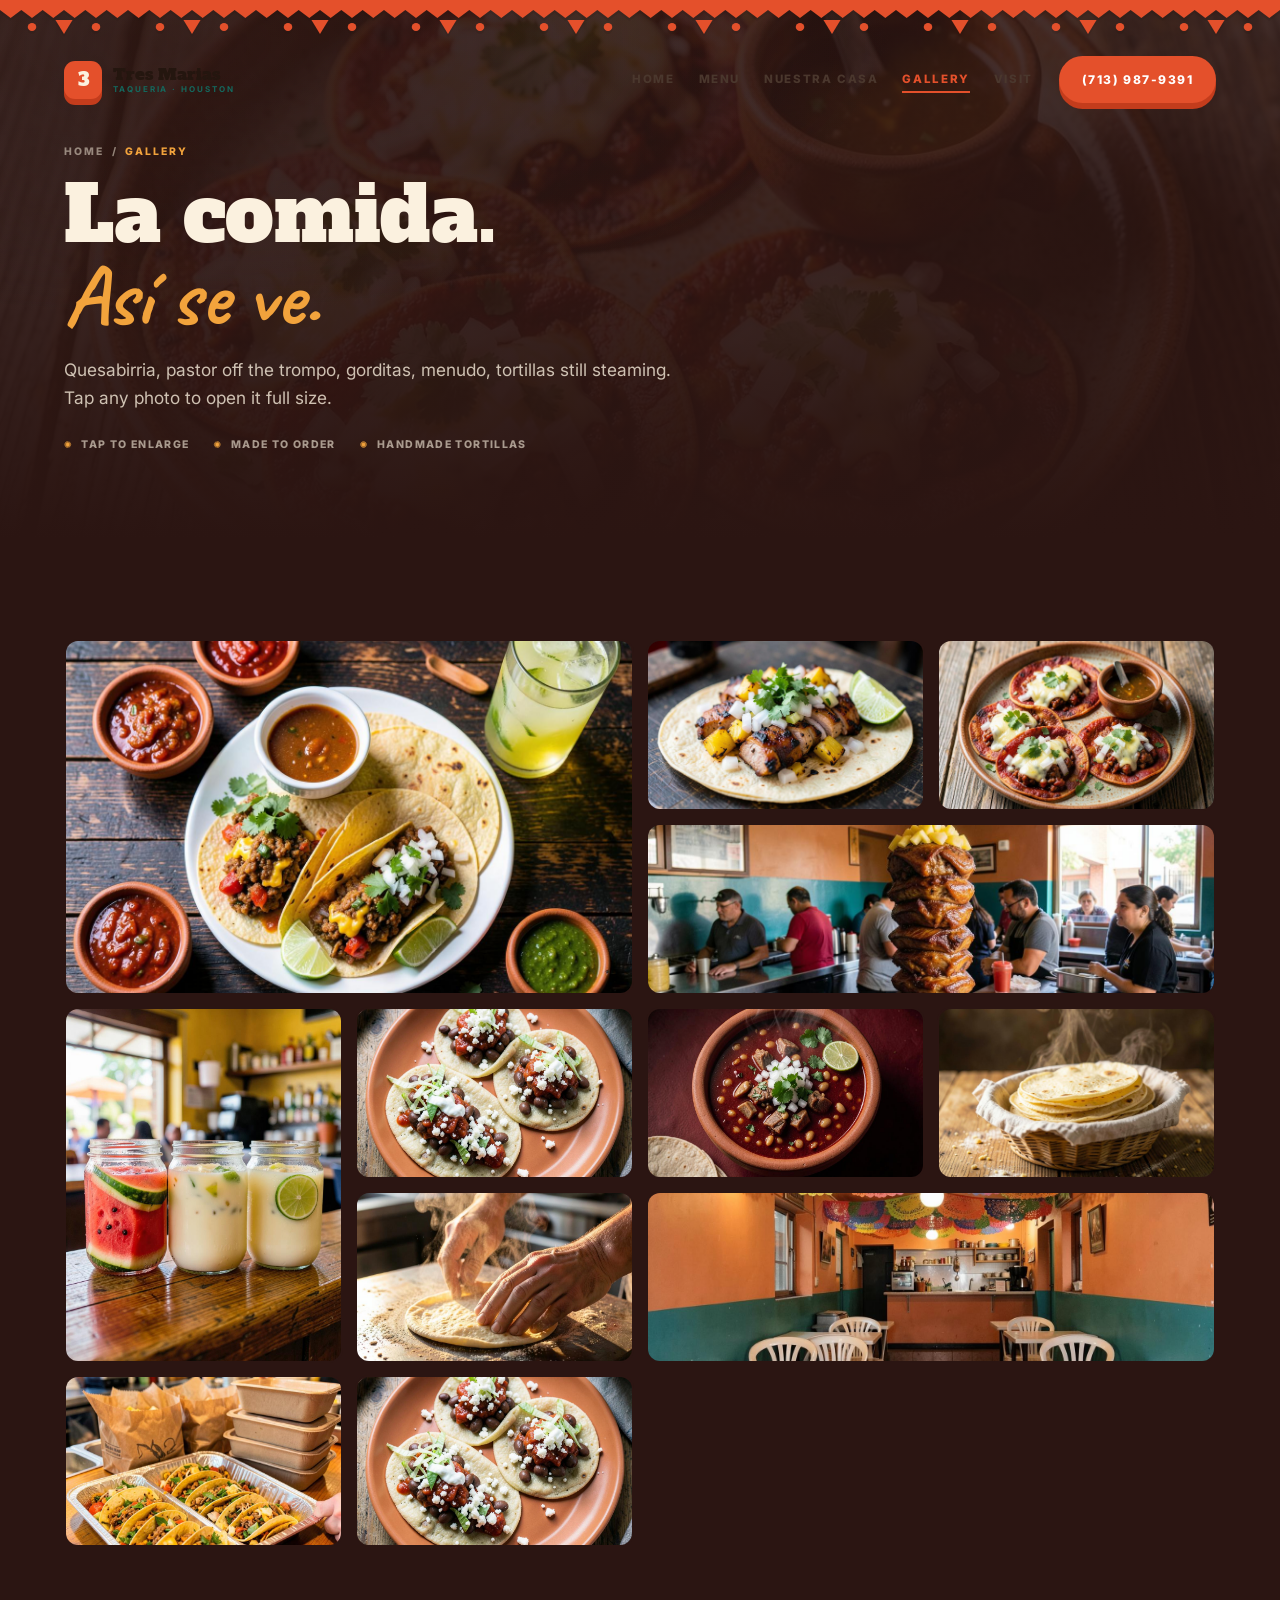
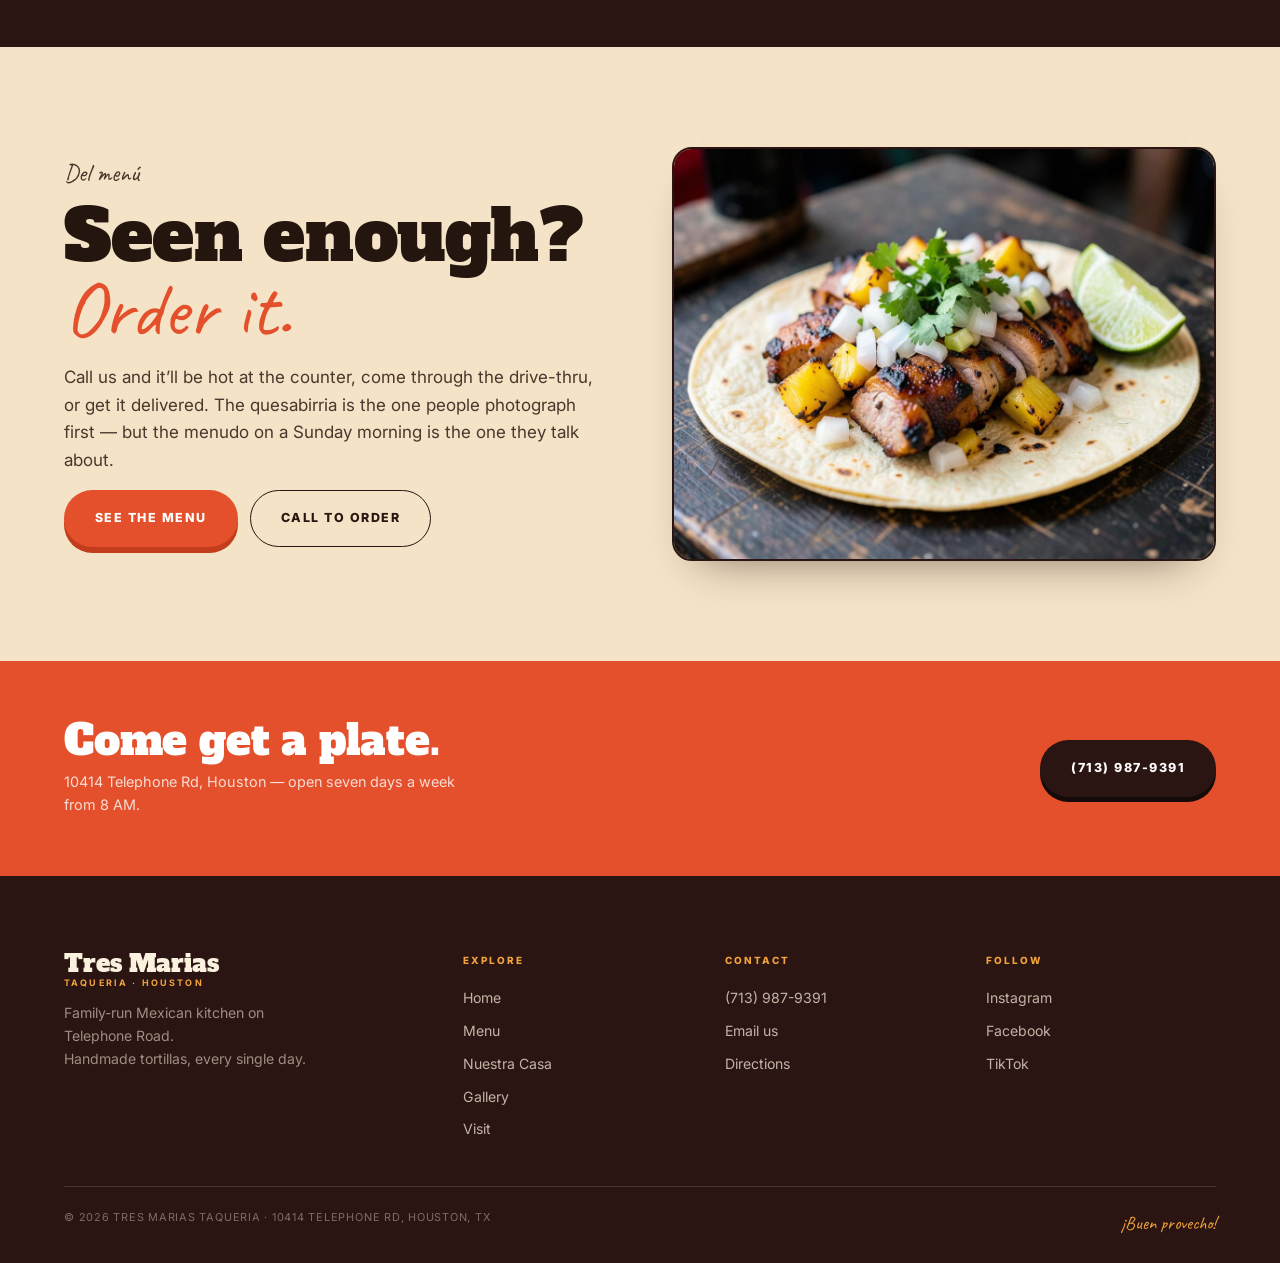
==== gallery.html @ 8641c3bc "Multi-page build with full photo set" ====
<!DOCTYPE html>
<html lang="en">
<head>
<meta charset="utf-8">
<meta name="viewport" content="width=device-width, initial-scale=1">
<title>Gallery — Tres Marias Taqueria, Houston TX</title>
<meta name="description" content="Tacos al pastor, quesabirria, gorditas, menudo, handmade tortillas and aguas frescas. A look at the food at Tres Marias Taqueria in Houston.">
<meta name="theme-color" content="#2b1512">
<link rel="preconnect" href="https://fonts.googleapis.com">
<link rel="preconnect" href="https://fonts.gstatic.com" crossorigin>
<link href="https://fonts.googleapis.com/css2?family=Alfa+Slab+One&family=Caveat:wght@600;700&family=Inter:wght@400;500;600;700;800&display=swap" rel="stylesheet">
<link rel="stylesheet" href="styles.css">
<link rel="stylesheet" href="pages.css">
<link rel="icon" href="data:image/svg+xml,<svg xmlns='http://www.w3.org/2000/svg' viewBox='0 0 100 100'><rect width='100' height='100' rx='18' fill='%23e4502b'/><text y='72' x='50' text-anchor='middle' font-family='Georgia,serif' font-weight='bold' font-size='58' fill='%23fbf1df'>3</text></svg>">
</head>
<body>

<div class="papel" aria-hidden="true">
  <svg viewBox="0 0 1200 42" preserveAspectRatio="none">
    <defs><pattern id="pp" x="0" y="0" width="120" height="42" patternUnits="userSpaceOnUse">
      <path d="M0 0h120v10l-10 8-10-8-10 8-10-8-10 8-10-8-10 8-10-8-10 8-10-8-10 8-10-8-10 8z" fill="currentColor"/>
      <circle cx="30" cy="27" r="4" fill="currentColor"/><circle cx="90" cy="27" r="4" fill="currentColor"/>
      <path d="M52 20h16l-8 14z" fill="currentColor"/>
    </pattern></defs>
    <rect width="1200" height="42" fill="url(#pp)"/>
  </svg>
</div>

<header class="nav" id="nav">
  <a class="brand" href="index.html"><span class="brand__num">3</span><span class="brand__txt">Tres Marias<em>Taqueria · Houston</em></span></a>
  <nav class="nav__links" aria-label="Primary">
    <a href="index.html">Home</a>
    <a href="menu.html">Menu</a>
    <a href="story.html">Nuestra Casa</a>
    <a href="gallery.html" class="is-active">Gallery</a>
    <a href="visit.html">Visit</a>
  </nav>
  <a class="btn btn--chili" href="tel:+17139879391">(713) 987-9391</a>
  <button class="burger" id="burger" aria-label="Menu" aria-expanded="false"><span></span><span></span></button>
</header>
<div class="sheet" id="sheet">
  <a href="index.html">Home</a>
  <a href="menu.html">Menu</a>
  <a href="story.html">Nuestra Casa</a>
  <a href="gallery.html" class="is-active">Gallery</a>
  <a href="visit.html">Visit</a>
  <a class="sheet__cta" href="tel:+17139879391">Call to order →</a>
</div>

<main>
  <section class="pagehero">
    <div class="pagehero__bg"><img src="images/birria.jpg" alt=""></div>
    <div class="pagehero__inner">
      <p class="crumb"><a href="index.html">Home</a> / <span>Gallery</span></p>
      <h1>La comida.<br><em>Así se ve.</em></h1>
      <p class="pagehero__lede">Quesabirria, pastor off the trompo, gorditas, menudo, tortillas still steaming. Tap any photo to open it full size.</p>
      <ul class="pagehero__meta">
        <li>Tap to enlarge</li>
        <li>Made to order</li>
        <li>Handmade tortillas</li>
      </ul>
    </div>
  </section>

  <section class="psec psec--dark">
    <div class="psec__inner">
      <div class="gallery reveal">
        <a class="gallery__item gallery__item--big" href="images/hero.jpg" data-lightbox><img src="images/hero.jpg" alt="A full spread of tacos, quesabirria, salsa and tortillas" loading="lazy"></a>
        <a class="gallery__item" href="images/pastor.jpg" data-lightbox><img src="images/pastor.jpg" alt="Tacos al pastor with pineapple and cilantro" loading="lazy"></a>
        <a class="gallery__item" href="images/birria.jpg" data-lightbox><img src="images/birria.jpg" alt="Quesabirria tacos with consomé" loading="lazy"></a>
        <a class="gallery__item gallery__item--w2" href="images/counter.jpg" data-lightbox><img src="images/counter.jpg" alt="Al pastor trompo spinning at the counter" loading="lazy"></a>
        <a class="gallery__item gallery__item--h2" href="images/drinks.jpg" data-lightbox><img src="images/drinks.jpg" alt="Aguas frescas in large glass jars" loading="lazy"></a>
        <a class="gallery__item" href="images/gorditas.jpg" data-lightbox><img src="images/gorditas.jpg" alt="Gorditas topped with salsa, queso and crema" loading="lazy"></a>
        <a class="gallery__item" href="images/menudo.jpg" data-lightbox><img src="images/menudo.jpg" alt="A bowl of menudo with garnishes" loading="lazy"></a>
        <a class="gallery__item" href="images/basket.jpg" data-lightbox><img src="images/basket.jpg" alt="Stack of handmade corn tortillas" loading="lazy"></a>
        <a class="gallery__item" href="images/tortillas.jpg" data-lightbox><img src="images/tortillas.jpg" alt="Pressing a tortilla on the comal" loading="lazy"></a>
        <a class="gallery__item gallery__item--w2" href="images/interior.jpg" data-lightbox><img src="images/interior.jpg" alt="The colorful dining room with papel picado overhead" loading="lazy"></a>
        <a class="gallery__item" href="images/takeout.jpg" data-lightbox><img src="images/takeout.jpg" alt="A takeout order packed and ready" loading="lazy"></a>
        <a class="gallery__item" href="images/gorditas.jpg" data-lightbox><img src="images/gorditas.jpg" alt="Gorditas close up" loading="lazy"></a>
      </div>
    </div>
  </section>

  <section class="psec psec--paper2">
    <div class="psec__inner split">
      <div class="split__body">
        <p class="kicker reveal">Del menú</p>
        <h2 class="h2 reveal">Seen enough?<br><em>Order it.</em></h2>
        <p class="reveal">Call us and it’ll be hot at the counter, come through the drive-thru, or get it delivered. The quesabirria is the one people photograph first — but the menudo on a Sunday morning is the one they talk about.</p>
        <div style="display:flex;flex-wrap:wrap;gap:12px;margin-top:6px">
          <a class="btn btn--chili btn--lg" href="menu.html">See the menu</a>
          <a class="btn btn--outline btn--lg" href="tel:+17139879391">Call to order</a>
        </div>
      </div>
      <figure class="split__media reveal"><img src="images/pastor.jpg" alt="Tacos al pastor close up" loading="lazy"></figure>
    </div>
  </section>

  <section class="band">
    <div class="band__inner">
      <div>
        <h2>Come get a plate.</h2>
        <p>10414 Telephone Rd, Houston — open seven days a week from 8 AM.</p>
      </div>
      <div class="band__actions">
        <a class="btn btn--chili btn--lg" href="tel:+17139879391">(713) 987-9391</a>
      </div>
    </div>
  </section>
</main>

<footer class="footer">
  <div class="footer__top">
    <div class="footer__brand">
      <span class="brand__txt brand__txt--lg">Tres Marias<em>Taqueria · Houston</em></span>
      <p>Family-run Mexican kitchen on Telephone Road.<br>Handmade tortillas, every single day.</p>
    </div>
    <div class="footer__col">
      <h4>Explore</h4>
      <a href="index.html">Home</a>
      <a href="menu.html">Menu</a>
      <a href="story.html">Nuestra Casa</a>
      <a href="gallery.html" class="is-active">Gallery</a>
      <a href="visit.html">Visit</a>
    </div>
    <div class="footer__col">
      <h4>Contact</h4>
      <a href="tel:+17139879391">(713) 987-9391</a>
      <a href="mailto:tresmariasmexico7@gmail.com">Email us</a>
      <a href="https://www.google.com/maps/search/?api=1&amp;query=Taqueria+Tres+Marias+10414+Telephone+Rd+Houston+TX" target="_blank" rel="noopener">Directions</a>
    </div>
    <div class="footer__col">
      <h4>Follow</h4>
      <a href="https://www.instagram.com/tres_marias_taqueria" target="_blank" rel="noopener">Instagram</a>
      <a href="https://www.facebook.com/TresMariasMatamoros" target="_blank" rel="noopener">Facebook</a>
      <a href="https://www.tiktok.com/@taqueriatresmarias1" target="_blank" rel="noopener">TikTok</a>
    </div>
  </div>
  <div class="footer__bottom">
    <span>© <span id="year">2026</span> Tres Marias Taqueria · 10414 Telephone Rd, Houston, TX</span>
    <span class="footer__tag">¡Buen provecho!</span>
  </div>
</footer>

<div class="lightbox" id="lightbox"><button class="lightbox__close" aria-label="Close">×</button><img alt=""></div>
<script src="script.js"></script>
</body>
</html>
---- styles.css ----
/* ============================================================
   TRES MARIAS TAQUERIA — Houston, TX
   ============================================================ */

:root{
  --paper:#fbf1df;
  --paper-2:#f4e3c6;
  --paper-3:#efd9b6;
  --chili:#e4502b;
  --chili-deep:#c33c1c;
  --marigold:#f2a33c;
  --teal:#14695e;
  --plum:#2b1512;
  --ink:#24160f;
  --muted:#7a675c;
  --line:rgba(36,22,15,.16);
  --line-l:rgba(251,241,223,.18);

  --font-display:"Alfa Slab One","Georgia",serif;
  --font-script:"Caveat",cursive;
  --font-body:"Inter",system-ui,-apple-system,"Segoe UI",sans-serif;

  --pad:clamp(20px,5vw,84px);
  --max:1300px;
  --ease:cubic-bezier(.22,1,.36,1);
}

*,*::before,*::after{box-sizing:border-box}
html{scroll-behavior:smooth;-webkit-text-size-adjust:100%}

body{
  margin:0;
  background:var(--paper);
  color:var(--ink);
  font-family:var(--font-body);
  font-size:17px;
  line-height:1.62;
  overflow-x:hidden;
  -webkit-font-smoothing:antialiased;
  background-image:
    radial-gradient(circle at 12% 8%,rgba(242,163,60,.16),transparent 45%),
    radial-gradient(circle at 88% 62%,rgba(228,80,43,.12),transparent 48%);
}

img{max-width:100%;display:block}
a{color:inherit;text-decoration:none}
button{font:inherit;color:inherit;background:none;border:0;cursor:pointer}

h1,h2,h3{font-family:var(--font-display);font-weight:400;margin:0;line-height:.98;letter-spacing:-.005em}

.h2{font-size:clamp(2.2rem,5.6vw,4.4rem)}
.h2 em{font-style:normal;font-family:var(--font-script);font-size:1.12em;color:var(--chili);letter-spacing:0}
.h2--light{color:var(--paper)}
.h2--light em{color:var(--marigold)}

/* ── papel picado ──────────────────────────────────────── */
.papel{
  position:fixed;top:0;left:0;right:0;
  height:42px;z-index:69;
  color:var(--chili);
  pointer-events:none;
  filter:drop-shadow(0 3px 0 rgba(36,22,15,.14));
}
.papel svg{width:100%;height:42px;display:block}

/* ── nav ───────────────────────────────────────────────── */
.nav{
  position:fixed;top:42px;left:0;right:0;z-index:68;
  display:flex;align-items:center;gap:26px;
  padding:14px var(--pad);
  transition:background .4s var(--ease),box-shadow .4s,padding .4s;
}
.nav--solid{
  background:rgba(251,241,223,.94);
  backdrop-filter:blur(12px);
  box-shadow:0 1px 0 var(--line),0 12px 30px -22px rgba(36,22,15,.5);
  padding-top:9px;padding-bottom:9px;
}
.brand{display:flex;align-items:center;gap:11px}
.brand__num{
  display:grid;place-items:center;
  width:38px;height:38px;border-radius:11px;
  background:var(--chili);color:var(--paper);
  font-family:var(--font-display);font-size:1.15rem;
  box-shadow:0 6px 0 var(--chili-deep);
  flex-shrink:0;
}
.brand__txt{
  font-family:var(--font-display);
  font-size:1.02rem;line-height:1;
  display:flex;flex-direction:column;gap:3px;
}
.brand__txt em{
  font-style:normal;font-family:var(--font-body);
  font-size:.5rem;font-weight:700;letter-spacing:.24em;
  text-transform:uppercase;color:var(--teal);
}
.brand__txt--lg{font-size:clamp(1.15rem,2.2vw,1.5rem)}
.brand__txt--lg em{font-size:.56rem;color:var(--marigold)}

.nav__links{display:flex;gap:24px;margin-left:auto}
.nav__links a{
  font-size:.72rem;font-weight:800;letter-spacing:.14em;text-transform:uppercase;
  color:#4a372d;position:relative;padding:3px 0;transition:color .25s;
}
.nav__links a::after{
  content:"";position:absolute;left:0;bottom:-1px;height:2px;width:0;
  background:var(--chili);transition:width .3s var(--ease);
}
.nav__links a:hover{color:var(--chili)}
.nav__links a:hover::after{width:100%}

/* ── buttons ───────────────────────────────────────────── */
.btn{
  display:inline-flex;align-items:center;justify-content:center;gap:9px;
  padding:13px 22px;border-radius:999px;
  font-size:.75rem;font-weight:800;letter-spacing:.12em;text-transform:uppercase;
  transition:transform .3s var(--ease),background .3s,color .3s,box-shadow .3s,border-color .3s;
  white-space:nowrap;border:1.5px solid transparent;
}
.btn svg{width:16px;height:16px}
.btn--lg{padding:17px 30px;font-size:.78rem}
.btn--full{width:100%}
.btn--chili{background:var(--chili);color:#fff;box-shadow:0 6px 0 var(--chili-deep)}
.btn--chili:hover{transform:translateY(-2px);box-shadow:0 9px 0 var(--chili-deep);background:#ef5c35}
.btn--marigold{background:var(--marigold);color:#2b1512;box-shadow:0 6px 0 #cd7f22}
.btn--marigold:hover{transform:translateY(-2px);box-shadow:0 9px 0 #cd7f22}
.btn--outline{border-color:currentColor;color:var(--plum)}
.btn--outline:hover{background:var(--plum);color:var(--paper);transform:translateY(-2px)}
.btn--ghost{border-color:rgba(251,241,223,.4);color:var(--paper)}
.btn--ghost:hover{border-color:var(--marigold);color:var(--marigold);transform:translateY(-2px)}

.burger{display:none;flex-direction:column;gap:6px;padding:8px;margin-left:auto}
.burger span{width:25px;height:2.5px;background:var(--plum);border-radius:2px;transition:transform .3s}

.sheet{
  position:fixed;inset:0;z-index:67;background:var(--plum);
  display:flex;flex-direction:column;justify-content:center;gap:4px;
  padding:90px var(--pad) 40px;
  transform:translateY(-102%);transition:transform .55s var(--ease);
}
.sheet.is-open{transform:none}
.sheet a{
  font-family:var(--font-display);font-size:clamp(1.6rem,7vw,2.6rem);
  color:var(--paper);padding:10px 0;border-bottom:1px solid rgba(251,241,223,.12);
}
.sheet__cta{color:var(--marigold)!important;border-bottom:0!important;margin-top:14px}

/* ── hero ──────────────────────────────────────────────── */
.hero{
  padding:clamp(110px,14vh,150px) var(--pad) clamp(46px,7vw,80px);
  position:relative;overflow:hidden;
}
.hero::before{
  content:"";position:absolute;right:-10%;top:6%;width:60vw;height:60vw;
  background:radial-gradient(circle,rgba(242,163,60,.22),transparent 62%);
  z-index:-1;
}
.hero__grid{
  max-width:var(--max);margin:0 auto;
  display:grid;grid-template-columns:1.05fr .95fr;gap:clamp(28px,5vw,64px);
  align-items:center;
}
.eyebrow{
  display:inline-flex;align-items:center;gap:9px;
  font-size:.68rem;font-weight:800;letter-spacing:.2em;text-transform:uppercase;
  color:var(--teal);margin:0 0 20px;
}
.eyebrow span{
  width:9px;height:9px;border-radius:50%;background:var(--chili);
  box-shadow:0 0 0 4px rgba(228,80,43,.18);
}
.hero h1{
  font-size:clamp(2.6rem,7.6vw,5.6rem);
  line-height:.94;
  margin:0 0 22px;
}
.h-line{display:block}
.h-line--script{
  font-family:var(--font-script);font-size:1.42em;line-height:.78;
  color:var(--chili);margin:-.06em 0 .04em .06em;
  transform:rotate(-1.5deg);
}
.hero__lede{max-width:52ch;color:#4a372d;margin:0 0 26px;font-size:1.03rem}
.hero__cta{display:flex;flex-wrap:wrap;gap:13px;margin-bottom:28px}

.hero__meta{
  list-style:none;display:flex;flex-wrap:wrap;gap:14px 32px;
  padding:22px 0 0;margin:0;border-top:1.5px solid var(--line);
}
.hero__meta li{display:flex;flex-direction:column;gap:1px}
.hero__meta b{font-family:var(--font-display);font-size:1.3rem;color:var(--plum);line-height:1}
.hero__meta span{font-size:.63rem;font-weight:700;letter-spacing:.13em;text-transform:uppercase;color:var(--muted)}

.hero__art{position:relative}
.hero__img{
  margin:0;border-radius:24px;overflow:hidden;
  border:3px solid var(--plum);
  box-shadow:14px 14px 0 var(--marigold),0 30px 60px -30px rgba(43,21,18,.6);
  transform:rotate(1.4deg);
}
.hero__img img{
  width:100%;height:clamp(300px,42vw,470px);object-fit:cover;
  transition:transform 1s var(--ease);
}
.hero__img:hover img{transform:scale(1.05)}

.sticker{
  position:absolute;font-family:var(--font-display);
  text-transform:uppercase;text-align:center;line-height:1.1;
  background:var(--teal);color:var(--paper);
  border-radius:14px;padding:12px 16px;
  box-shadow:0 10px 22px -12px rgba(20,105,94,.9);
}
.sticker--rot{
  right:-10px;top:-24px;transform:rotate(6deg);
  font-size:.7rem;letter-spacing:.1em;
  animation:sway 5.5s ease-in-out infinite;
}
.sticker--rot b{display:block;font-size:1.15rem;margin-top:3px}
.sticker--mini{
  left:-14px;bottom:-26px;transform:rotate(-5deg);
  background:var(--chili);font-size:.58rem;letter-spacing:.12em;
  box-shadow:0 10px 22px -12px rgba(228,80,43,.9);
}
@keyframes sway{
  0%,100%{transform:rotate(6deg) translateY(0)}
  50%{transform:rotate(3deg) translateY(-7px)}
}

/* ── strip ─────────────────────────────────────────────── */
.strip{
  background:var(--plum);color:var(--paper);
  padding:14px 0;overflow:hidden;
  border-top:2px solid var(--marigold);border-bottom:2px solid var(--marigold);
}
.strip__track{
  display:flex;align-items:center;gap:22px;width:max-content;
  animation:slideX 34s linear infinite;
  font-family:var(--font-display);font-size:clamp(.85rem,1.8vw,1.15rem);
  text-transform:uppercase;letter-spacing:.05em;white-space:nowrap;
}
.strip__track i{font-style:normal;color:var(--marigold);font-size:1.1em}
.strip:hover .strip__track{animation-play-state:paused}
@keyframes slideX{to{transform:translateX(-50%)}}

/* ── shared ────────────────────────────────────────────── */
.kicker{
  font-family:var(--font-script);font-size:1.55rem;
  color:var(--chili);margin:0 0 6px;line-height:1;
}
.kicker--light{color:var(--marigold)}

/* ── story ─────────────────────────────────────────────── */
.story{padding:clamp(64px,9vw,120px) var(--pad)}
.story__grid{
  max-width:var(--max);margin:0 auto;
  display:grid;grid-template-columns:.92fr 1.08fr;gap:clamp(34px,6vw,80px);
  align-items:center;
}
.story__media{position:relative;padding-bottom:64px}
.frame{margin:0;border-radius:20px;overflow:hidden;border:2.5px solid var(--plum);box-shadow:0 24px 44px -26px rgba(43,21,18,.6)}
.frame--tilt{transform:rotate(-1.6deg)}
.frame--tilt img{width:100%;height:clamp(300px,36vw,420px);object-fit:cover}
.frame--small{
  position:absolute;right:-8px;bottom:0;width:46%;
  border-color:var(--paper);border-width:6px;
  transform:rotate(3deg);
  box-shadow:0 18px 34px -18px rgba(43,21,18,.55);
}
.frame--small img{width:100%;height:clamp(110px,15vw,180px);object-fit:cover}

.story__copy .h2{margin-bottom:22px}
.story__copy p{color:#4a372d;margin:0 0 18px;max-width:56ch}

.facts{display:flex;flex-wrap:wrap;gap:12px;margin-top:28px}
.fact{
  flex:1 1 130px;padding:16px 18px;border-radius:14px;
  background:var(--paper-2);border:1.5px solid var(--line);
}
.fact b{display:block;font-family:var(--font-display);font-size:1.5rem;color:var(--chili);line-height:1}
.fact span{font-size:.62rem;font-weight:700;letter-spacing:.12em;text-transform:uppercase;color:var(--muted)}

/* ── menu ──────────────────────────────────────────────── */
.menu{
  background:var(--plum);color:var(--paper);
  padding:clamp(64px,9vw,120px) var(--pad);
  position:relative;overflow:hidden;
}
.menu::before{
  content:"";position:absolute;left:-8%;bottom:-20%;width:50vw;height:50vw;
  background:radial-gradient(circle,rgba(20,105,94,.4),transparent 65%);
}
.menu__head{max-width:var(--max);margin:0 auto 44px;position:relative}
.menu__note{color:rgba(251,241,223,.62);max-width:50ch;margin:14px 0 0;font-size:.95rem}

.menu__grid{
  max-width:var(--max);margin:0 auto;position:relative;
  display:grid;grid-template-columns:1fr 1fr;gap:14px 44px;
}
.menu__col{
  background:rgba(251,241,223,.045);
  border:1px solid rgba(251,241,223,.13);
  border-radius:18px;padding:26px 26px 14px;
  transition:background .35s,border-color .35s;
}
.menu__col:hover{background:rgba(251,241,223,.075);border-color:rgba(242,163,60,.4)}
.menu__col h3{
  font-size:1.02rem;letter-spacing:.14em;text-transform:uppercase;
  color:var(--marigold);margin:0 0 12px;
}
.menu__col ul{list-style:none;margin:0;padding:0}
.menu__col li{
  display:flex;justify-content:space-between;gap:16px;
  padding:13px 0;border-top:1px dashed rgba(251,241,223,.16);
}
.menu__col li:first-child{border-top:0}
.menu__col .d{display:flex;flex-direction:column;gap:3px}
.menu__col b{font-weight:700;font-size:.98rem;color:var(--paper)}
.menu__col small{font-size:.79rem;color:rgba(251,241,223,.55);line-height:1.45}
.menu__col .p{
  font-family:var(--font-display);font-size:.9rem;color:var(--marigold);
  white-space:nowrap;padding-top:2px;
}
.menu__foot{
  max-width:var(--max);margin:40px auto 0;position:relative;
  display:flex;flex-wrap:wrap;align-items:center;gap:14px;
}
.menu__foot p{font-size:.76rem;color:rgba(251,241,223,.45);margin:0;max-width:40ch}

/* ── reviews ───────────────────────────────────────────── */
.reviews{padding:clamp(64px,9vw,120px) var(--pad)}
.reviews__head{max-width:var(--max);margin:0 auto 36px}
.review-grid{
  max-width:var(--max);margin:0 auto;
  display:grid;grid-template-columns:1fr 1fr;gap:14px;
}
.review{
  margin:0;padding:28px 26px;border-radius:18px;
  background:#fff;border:2px solid var(--plum);
  box-shadow:7px 7px 0 var(--paper-3);
  transition:transform .35s var(--ease),box-shadow .35s;
}
.review:hover{transform:translate(-3px,-3px);box-shadow:10px 10px 0 var(--marigold)}
.review--wide{grid-column:1 / -1;background:var(--teal);color:var(--paper);border-color:var(--teal);box-shadow:7px 7px 0 var(--marigold)}
.review__stars{color:var(--marigold);letter-spacing:.18em;font-size:.82rem;margin-bottom:12px}
.review p{margin:0 0 16px;font-size:clamp(.95rem,1.4vw,1.05rem);line-height:1.6;color:#3a2a21}
.review--wide p{color:rgba(251,241,223,.94);font-size:clamp(1rem,1.6vw,1.15rem)}
.review footer{
  font-size:.63rem;font-weight:800;letter-spacing:.14em;text-transform:uppercase;
  color:var(--muted);
}
.review--wide footer{color:rgba(251,241,223,.6)}
.reviews__cta{max-width:var(--max);margin:30px auto 0}

/* ── visit ─────────────────────────────────────────────── */
.visit{padding:clamp(64px,9vw,120px) var(--pad);background:var(--paper-2)}
.visit__grid{
  max-width:var(--max);margin:0 auto;
  display:grid;grid-template-columns:1fr .85fr;gap:clamp(30px,5vw,72px);
  align-items:start;
}
.visit__block{margin-top:26px;padding-top:20px;border-top:1.5px solid var(--line)}
.visit__block h3{
  font-family:var(--font-body);font-size:.67rem;font-weight:800;
  letter-spacing:.18em;text-transform:uppercase;color:var(--chili);margin:0 0 8px;
}
.visit__block p{margin:0;color:#4a372d}
.visit__block a{text-decoration:underline;text-decoration-color:rgba(228,80,43,.45);text-underline-offset:3px}
.arrow-link{
  display:inline-block;margin-top:9px;font-size:.7rem;font-weight:800;
  letter-spacing:.13em;text-transform:uppercase;color:var(--chili);
  text-decoration:none!important;
}
.arrow-link:hover{color:var(--plum)}
.hours{width:100%;border-collapse:collapse}
.hours th,.hours td{text-align:left;padding:9px 0;border-bottom:1px dashed rgba(36,22,15,.16);font-size:.94rem}
.hours th{font-size:.68rem;font-weight:800;letter-spacing:.13em;text-transform:uppercase;color:var(--muted);width:40%}
.hours__note{font-size:.78rem;color:var(--muted);margin-top:12px!important}

.order-card{
  background:#fff;border:2.5px solid var(--plum);border-radius:22px;
  padding:clamp(26px,3.4vw,36px);
  box-shadow:10px 10px 0 var(--chili);
  position:sticky;top:120px;
}
.order-card__tag{
  display:inline-block;margin-bottom:14px;
  font-size:.58rem;font-weight:800;letter-spacing:.16em;text-transform:uppercase;
  color:var(--teal);background:rgba(20,105,94,.1);
  padding:6px 11px;border-radius:999px;
}
.order-card h3{font-size:clamp(1.5rem,3vw,2rem);margin:0 0 10px;color:var(--plum)}
.order-card p{color:#4a372d;font-size:.92rem;margin:0 0 20px}
.order-card .btn+.btn{margin-top:10px}
.order-card__social{
  display:flex;gap:16px;margin-top:20px;padding-top:16px;
  border-top:1px dashed rgba(36,22,15,.18);
}
.order-card__social a{
  font-size:.66rem;font-weight:800;letter-spacing:.12em;text-transform:uppercase;color:var(--teal);
}
.order-card__social a:hover{color:var(--chili)}

/* ── faq ───────────────────────────────────────────────── */
.faq{padding:clamp(64px,9vw,110px) var(--pad)}
.faq__inner{max-width:900px;margin:0 auto}
.faq .h2{margin-bottom:28px}
.faq__list{border-top:2px solid var(--plum)}
.faq details{border-bottom:2px solid var(--plum)}
.faq summary{
  display:flex;justify-content:space-between;align-items:center;gap:18px;
  padding:20px 2px;cursor:pointer;list-style:none;
  font-family:var(--font-display);font-size:clamp(.95rem,1.7vw,1.15rem);
  color:var(--plum);transition:color .3s;
}
.faq summary::-webkit-details-marker{display:none}
.faq summary::after{
  content:"+";font-family:var(--font-body);font-weight:400;font-size:1.5rem;
  color:var(--chili);transition:transform .35s var(--ease);line-height:1;
}
.faq details[open] summary{color:var(--chili)}
.faq details[open] summary::after{transform:rotate(45deg)}
.faq details p{margin:0 0 22px;color:#4a372d;max-width:62ch}
.faq details p a{color:var(--chili);text-decoration:underline;text-underline-offset:3px}

/* ── footer ────────────────────────────────────────────── */
.footer{background:var(--plum);color:var(--paper);padding:clamp(52px,7vw,76px) var(--pad) 24px}
.footer__top{
  max-width:var(--max);margin:0 auto;
  display:grid;grid-template-columns:1.6fr 1fr 1fr 1fr;gap:32px;
  padding-bottom:40px;border-bottom:1px solid rgba(251,241,223,.14);
}
.footer__brand p{color:rgba(251,241,223,.55);font-size:.88rem;margin:14px 0 0;max-width:30ch}
.footer__col h4{
  font-family:var(--font-body);font-size:.62rem;font-weight:800;
  letter-spacing:.2em;text-transform:uppercase;color:var(--marigold);margin:0 0 14px;
}
.footer__col a{display:block;font-size:.88rem;color:rgba(251,241,223,.72);padding:5px 0;transition:color .25s,transform .25s}
.footer__col a:hover{color:var(--marigold);transform:translateX(3px)}
.footer__bottom{
  max-width:var(--max);margin:22px auto 0;
  display:flex;justify-content:space-between;flex-wrap:wrap;gap:8px;
  font-size:.68rem;letter-spacing:.07em;text-transform:uppercase;color:rgba(251,241,223,.4);
}
.footer__tag{font-family:var(--font-script);font-size:1.15rem;text-transform:none;letter-spacing:0;color:var(--marigold)}

/* ── reveal ────────────────────────────────────────────── */
.reveal{opacity:0;transform:translateY(24px);transition:opacity .75s var(--ease),transform .75s var(--ease)}
.reveal.is-in{opacity:1;transform:none}

/* ── responsive ────────────────────────────────────────── */
@media (max-width:980px){
  .nav__links{display:none}
  .burger{display:flex}
  .nav__cta-desktop{display:none}
  .hero__grid{grid-template-columns:1fr;gap:44px}
  .story__grid{grid-template-columns:1fr;gap:44px}
  .menu__grid{grid-template-columns:1fr}
  .visit__grid{grid-template-columns:1fr}
  .order-card{position:static}
  .footer__top{grid-template-columns:1fr 1fr}
}
@media (max-width:700px){
  .nav .btn{padding:10px 15px;font-size:.66rem}
  .review-grid{grid-template-columns:1fr}
  .sticker--rot{right:0;top:-18px}
  .sticker--mini{left:0;bottom:-20px}
  .footer__top{grid-template-columns:1fr;gap:26px}
  .footer__bottom{flex-direction:column}
  .hero__meta{gap:14px 22px}
}
@media (prefers-reduced-motion:reduce){
  *{animation-duration:.001ms!important;animation-iteration-count:1!important;transition-duration:.001ms!important}
  html{scroll-behavior:auto}
  .reveal{opacity:1;transform:none}
}
---- pages.css ----
/* ============================================================
   TRES MARIAS — inner pages, galleries, lightbox
   ============================================================ */

.nav__links a.is-active{color:var(--chili)}
.nav__links a.is-active::after{width:100%}
.sheet a.is-active{color:var(--marigold)}

/* ── page hero ─────────────────────────────────────────── */
.pagehero{
  position:relative;background:var(--plum);color:var(--paper);
  padding:clamp(130px,16vh,186px) var(--pad) clamp(52px,7vw,86px);
  overflow:hidden;isolation:isolate;
}
.pagehero__bg{position:absolute;inset:0;z-index:-2}
.pagehero__bg img{width:100%;height:100%;object-fit:cover;opacity:.42;filter:saturate(1.05)}
.pagehero::after{
  content:"";position:absolute;inset:0;z-index:-1;
  background:
    radial-gradient(80% 70% at 12% 8%,rgba(43,21,18,.5),transparent 72%),
    linear-gradient(180deg,rgba(43,21,18,.68) 0%,rgba(43,21,18,.86) 60%,var(--plum) 100%);
}
.pagehero__inner{max-width:var(--max);margin:0 auto}
.crumb{
  display:flex;align-items:center;gap:8px;flex-wrap:wrap;
  font-size:.65rem;font-weight:800;letter-spacing:.18em;text-transform:uppercase;
  color:rgba(251,241,223,.5);margin:0 0 16px;
}
.crumb a:hover{color:var(--marigold)}
.crumb span{color:var(--marigold)}
.pagehero h1{font-size:clamp(2.1rem,7vw,4.8rem);line-height:1;margin:0 0 18px;color:var(--paper)}
.pagehero h1 em{font-style:normal;font-family:var(--font-script);font-size:1.1em;color:var(--marigold);font-weight:700}
.pagehero__lede{max-width:56ch;color:rgba(251,241,223,.78);margin:0;font-size:clamp(.98rem,1.4vw,1.08rem)}
.pagehero__meta{
  list-style:none;display:flex;flex-wrap:wrap;gap:9px 24px;margin:24px 0 0;padding:0;
  font-size:.66rem;font-weight:800;letter-spacing:.13em;text-transform:uppercase;
  color:rgba(251,241,223,.6);
}
.pagehero__meta li{display:flex;align-items:center;gap:8px}
.pagehero__meta li::before{content:"✺";color:var(--marigold);font-size:.9em}

/* ── sections ──────────────────────────────────────────── */
.psec{padding:clamp(54px,8vw,100px) var(--pad)}
.psec--paper{background:var(--paper)}
.psec--paper2{background:var(--paper-2)}
.psec--dark{background:var(--plum);color:var(--paper)}
.psec__inner{max-width:var(--max);margin:0 auto}
.psec__head{max-width:64ch;margin-bottom:clamp(26px,4vw,44px)}
.psec__head .h2{margin-bottom:14px}
.psec__lead{color:#4a372d;margin:0}
.psec--dark .psec__lead{color:rgba(251,241,223,.66)}

/* ── split ─────────────────────────────────────────────── */
.split{display:grid;grid-template-columns:1fr 1fr;gap:clamp(28px,5vw,68px);align-items:center}
.split__media{margin:0;border-radius:20px;overflow:hidden;border:2.5px solid var(--plum);box-shadow:0 24px 44px -28px rgba(43,21,18,.6)}
.split__media img{width:100%;height:clamp(260px,32vw,420px);object-fit:cover;transition:transform 1s var(--ease)}
.split__media:hover img{transform:scale(1.04)}
.split__body p{color:#4a372d;margin:0 0 16px;max-width:52ch}
.psec--dark .split__body p{color:rgba(251,241,223,.75)}
.psec--dark .split__media{border-color:var(--marigold)}
.split__body .h2{margin-bottom:16px}

/* ── tiles ─────────────────────────────────────────────── */
.tilegrid{display:grid;grid-template-columns:repeat(3,1fr);gap:14px}
.tile{
  position:relative;display:block;border-radius:18px;overflow:hidden;
  aspect-ratio:4/5;border:2.5px solid var(--plum);
  box-shadow:8px 8px 0 var(--paper-3);
  transition:transform .4s var(--ease),box-shadow .4s;
  background:var(--plum);
}
.tile:hover{transform:translate(-3px,-3px);box-shadow:11px 11px 0 var(--marigold)}
.tile img{width:100%;height:100%;object-fit:cover;transition:transform .9s var(--ease)}
.tile:hover img{transform:scale(1.06)}
.tile::after{
  content:"";position:absolute;inset:0;
  background:linear-gradient(180deg,rgba(43,21,18,0) 38%,rgba(43,21,18,.88) 100%);
}
.tile__txt{position:absolute;left:18px;right:18px;bottom:16px;z-index:2;color:var(--paper)}
.tile__txt b{display:block;font-family:var(--font-display);font-size:clamp(1rem,1.7vw,1.3rem);line-height:1.05}
.tile__txt small{display:block;margin-top:6px;font-size:.76rem;color:rgba(251,241,223,.75);line-height:1.4}
.tile__price{
  display:inline-block;margin-top:9px;padding:4px 11px;border-radius:999px;
  background:var(--marigold);color:#2b1512;
  font-family:var(--font-display);font-size:.72rem;letter-spacing:.04em;
}

/* ── gallery ───────────────────────────────────────────── */
.gallery{display:grid;grid-template-columns:repeat(4,1fr);grid-auto-rows:172px;gap:12px}
.gallery__item{
  position:relative;display:block;overflow:hidden;border-radius:14px;
  background:var(--plum);cursor:zoom-in;border:2px solid var(--plum);
}
.gallery__item img{width:100%;height:100%;object-fit:cover;transition:transform .9s var(--ease),opacity .4s}
.gallery__item:hover img{transform:scale(1.07);opacity:.93}
.gallery__item--w2{grid-column:span 2}
.gallery__item--h2{grid-row:span 2}
.gallery__item--big{grid-column:span 2;grid-row:span 2}

.lightbox{
  position:fixed;inset:0;z-index:90;background:rgba(30,13,11,.95);
  display:flex;align-items:center;justify-content:center;padding:5vh 4vw;
  opacity:0;pointer-events:none;transition:opacity .3s;
}
.lightbox.is-open{opacity:1;pointer-events:auto}
.lightbox img{max-width:100%;max-height:88vh;border-radius:14px;border:3px solid var(--paper)}
.lightbox__close{
  position:absolute;top:16px;right:20px;color:var(--paper);
  font-size:2rem;line-height:1;background:none;border:0;cursor:pointer;padding:8px;
}
.lightbox__close:hover{color:var(--marigold)}

/* ── menu cards (menu page) ─────────────────────────────── */
.mcards{display:grid;grid-template-columns:1fr 1fr;gap:16px}
.mcard{
  display:grid;grid-template-columns:150px 1fr;gap:0;
  background:#fff;border:2.5px solid var(--plum);border-radius:18px;
  overflow:hidden;box-shadow:7px 7px 0 var(--paper-3);
  transition:transform .35s var(--ease),box-shadow .35s;
}
.mcard:hover{transform:translate(-2px,-2px);box-shadow:9px 9px 0 var(--marigold)}
.mcard__img{position:relative;overflow:hidden;background:var(--plum)}
.mcard__img img{width:100%;height:100%;object-fit:cover;transition:transform .8s var(--ease)}
.mcard:hover .mcard__img img{transform:scale(1.07)}
.mcard__body{padding:20px 22px}
.mcard__body h3{font-size:1rem;letter-spacing:.1em;text-transform:uppercase;margin:0 0 4px;color:var(--plum)}
.mcard__body p{margin:0;font-size:.82rem;color:#5a463a;line-height:1.5}
.mcard__price{
  display:inline-block;margin-top:10px;
  font-family:var(--font-display);font-size:.82rem;color:var(--chili);
}

/* ── steps ─────────────────────────────────────────────── */
.steps{display:grid;grid-template-columns:repeat(3,1fr);gap:14px;counter-reset:s}
.step{
  position:relative;padding:26px 22px;border-radius:16px;
  background:#fff;border:2px solid var(--plum);box-shadow:6px 6px 0 var(--paper-3);
}
.step::before{
  counter-increment:s;content:counter(s,decimal-leading-zero);
  font-family:var(--font-display);font-size:.8rem;color:var(--chili);
  display:block;margin-bottom:10px;
}
.step h3{font-family:var(--font-display);font-size:1rem;margin:0 0 8px;color:var(--plum);text-transform:uppercase}
.step p{font-size:.84rem;color:#5a463a;margin:0}

/* ── quotes / big pull ─────────────────────────────────── */
.pull{
  max-width:900px;margin:0 auto;text-align:center;
  font-family:var(--font-script);font-size:clamp(1.5rem,3.4vw,2.4rem);
  line-height:1.3;color:var(--plum);
}
.pull span{display:block;margin-top:14px;font-family:var(--font-body);font-size:.64rem;
  font-weight:800;letter-spacing:.16em;text-transform:uppercase;color:var(--muted)}
.psec--dark .pull{color:var(--paper)}
.psec--dark .pull span{color:rgba(251,241,223,.5)}

/* ── band ──────────────────────────────────────────────── */
.band{background:var(--chili);color:#fff;padding:clamp(38px,6vw,60px) var(--pad)}
.band__inner{max-width:var(--max);margin:0 auto;display:flex;flex-wrap:wrap;align-items:center;justify-content:space-between;gap:22px}
.band h2{font-size:clamp(1.5rem,3.6vw,2.6rem);color:#fff;margin:0}
.band p{margin:8px 0 0;font-size:.9rem;color:rgba(255,255,255,.8);max-width:44ch}
.band__actions{display:flex;flex-wrap:wrap;gap:12px}
.band .btn--chili{background:var(--plum);box-shadow:0 5px 0 #140a08}
.band .btn--ghost{border-color:rgba(255,255,255,.55);color:#fff}
.band .btn--ghost:hover{border-color:#fff;color:#fff;background:rgba(255,255,255,.1)}

/* ── info cards ────────────────────────────────────────── */
.infocards{display:grid;grid-template-columns:repeat(3,1fr);gap:14px}
.infocard{padding:24px;border-radius:16px;background:#fff;border:2px solid var(--plum);box-shadow:6px 6px 0 var(--paper-3)}
.infocard h3{font-family:var(--font-body);font-size:.66rem;font-weight:800;letter-spacing:.18em;text-transform:uppercase;color:var(--chili);margin:0 0 8px}
.infocard p{margin:0;font-size:.9rem;color:#4a372d}
.infocard a{text-decoration:underline;text-decoration-color:rgba(228,80,43,.45);text-underline-offset:3px}

/* ── FAQ ───────────────────────────────────────────────── */
.psec .faq__list{border-top:2px solid var(--plum);max-width:940px}
.faq__list details{border-bottom:2px solid var(--plum)}
.faq__list summary{
  display:flex;justify-content:space-between;align-items:center;gap:18px;
  padding:20px 2px;cursor:pointer;list-style:none;
  font-family:var(--font-display);font-size:clamp(.95rem,1.7vw,1.12rem);
  color:var(--plum);transition:color .3s;
}
.faq__list summary::-webkit-details-marker{display:none}
.faq__list summary::after{
  content:"+";font-family:var(--font-body);font-weight:400;font-size:1.5rem;
  color:var(--chili);transition:transform .35s var(--ease);line-height:1;
}
.faq__list details[open] summary{color:var(--chili)}
.faq__list details[open] summary::after{transform:rotate(45deg)}
.faq__list details p{margin:0 0 22px;color:#4a372d;max-width:64ch}
.faq__list details p a{color:var(--chili);text-decoration:underline;text-underline-offset:3px}
.psec--dark .faq__list{border-color:rgba(251,241,223,.25)}
.psec--dark .faq__list details{border-color:rgba(251,241,223,.25)}
.psec--dark .faq__list summary{color:var(--paper)}
.psec--dark .faq__list summary::after{color:var(--marigold)}
.psec--dark .faq__list details[open] summary{color:var(--marigold)}
.psec--dark .faq__list details p{color:rgba(251,241,223,.75)}
.psec--dark .faq__list details p a{color:var(--marigold)}

/* ── responsive ────────────────────────────────────────── */
@media (max-width:1000px){
  .tilegrid{grid-template-columns:repeat(2,1fr)}
  .mcards{grid-template-columns:1fr}
  .gallery{grid-template-columns:repeat(3,1fr);grid-auto-rows:150px}
  .steps{grid-template-columns:1fr}
  .infocards{grid-template-columns:1fr}
}
@media (max-width:760px){
  .split{grid-template-columns:1fr}
  .gallery{grid-template-columns:repeat(2,1fr);grid-auto-rows:140px}
  .mcard{grid-template-columns:1fr}
  .mcard__img{height:170px}
  .band__inner{flex-direction:column;align-items:flex-start}
}
@media (max-width:560px){
  .pagehero{padding-top:120px}
  .tilegrid{gap:10px}
}
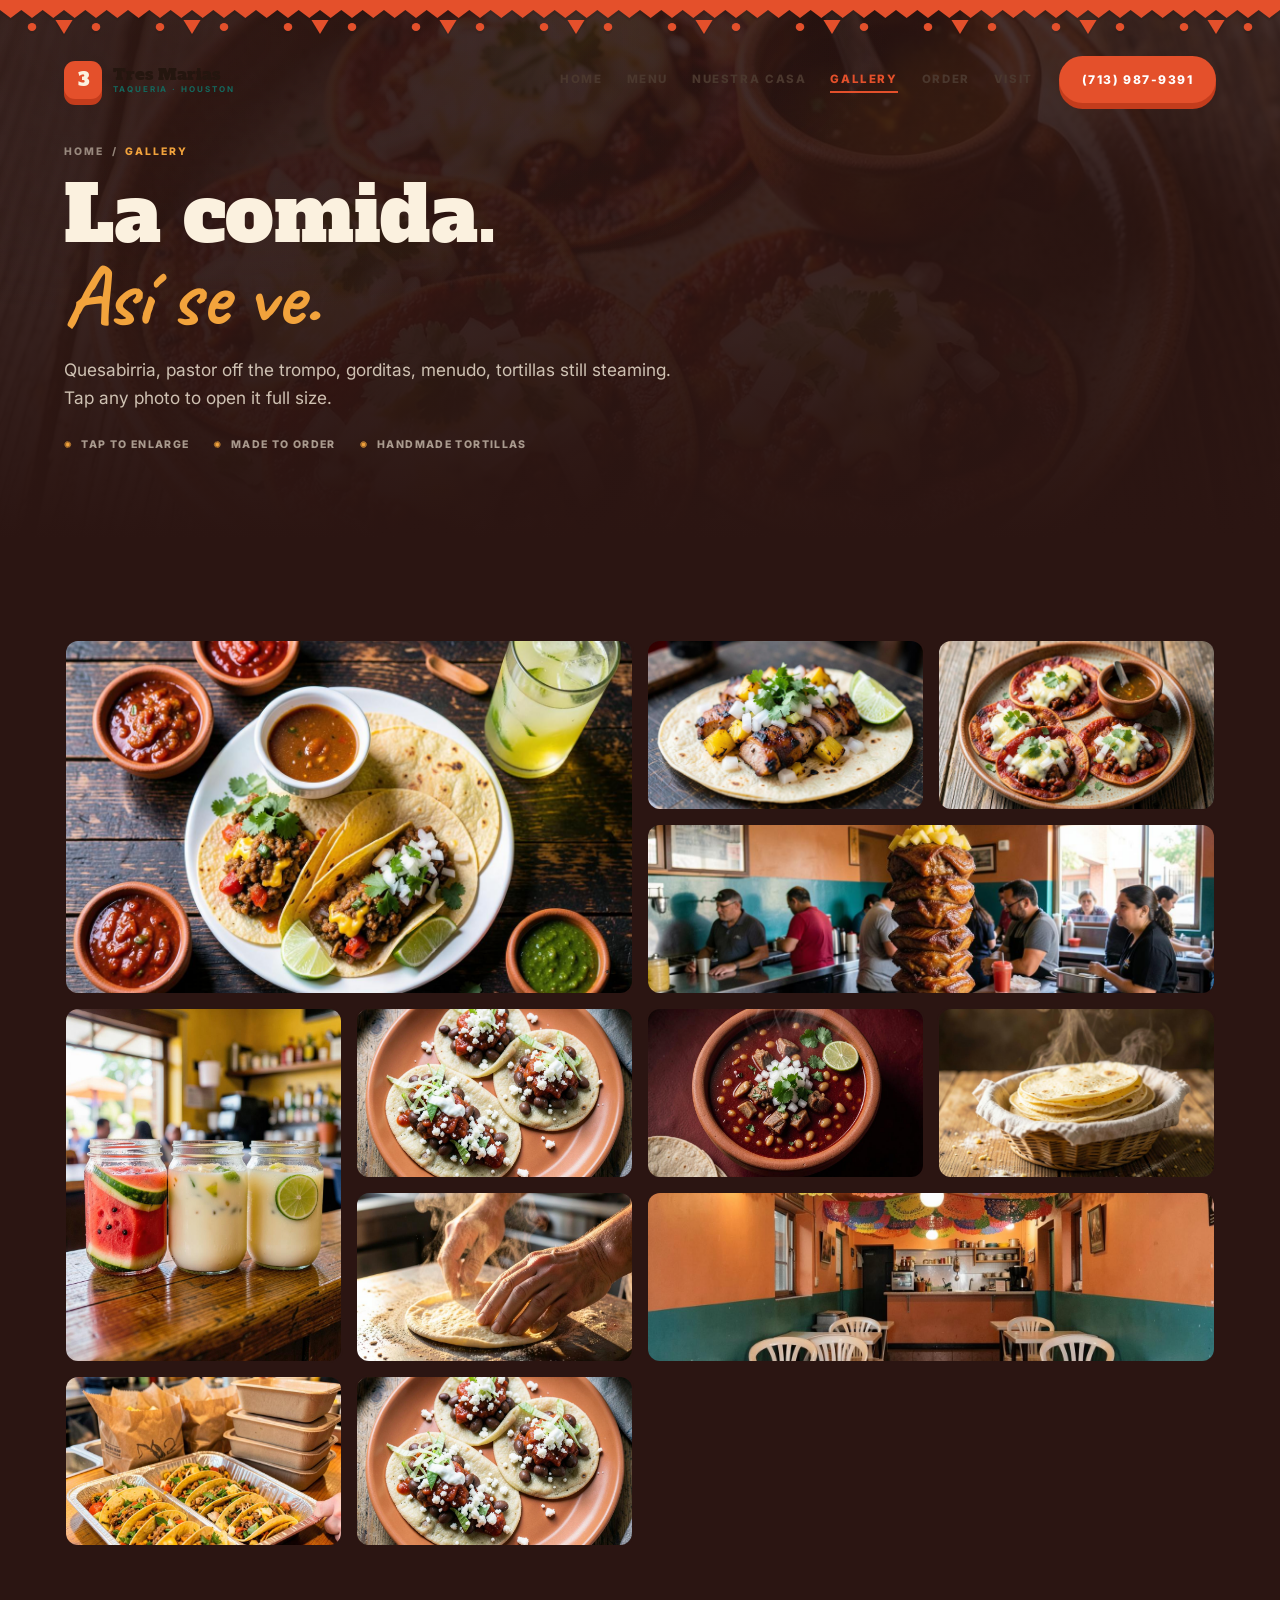
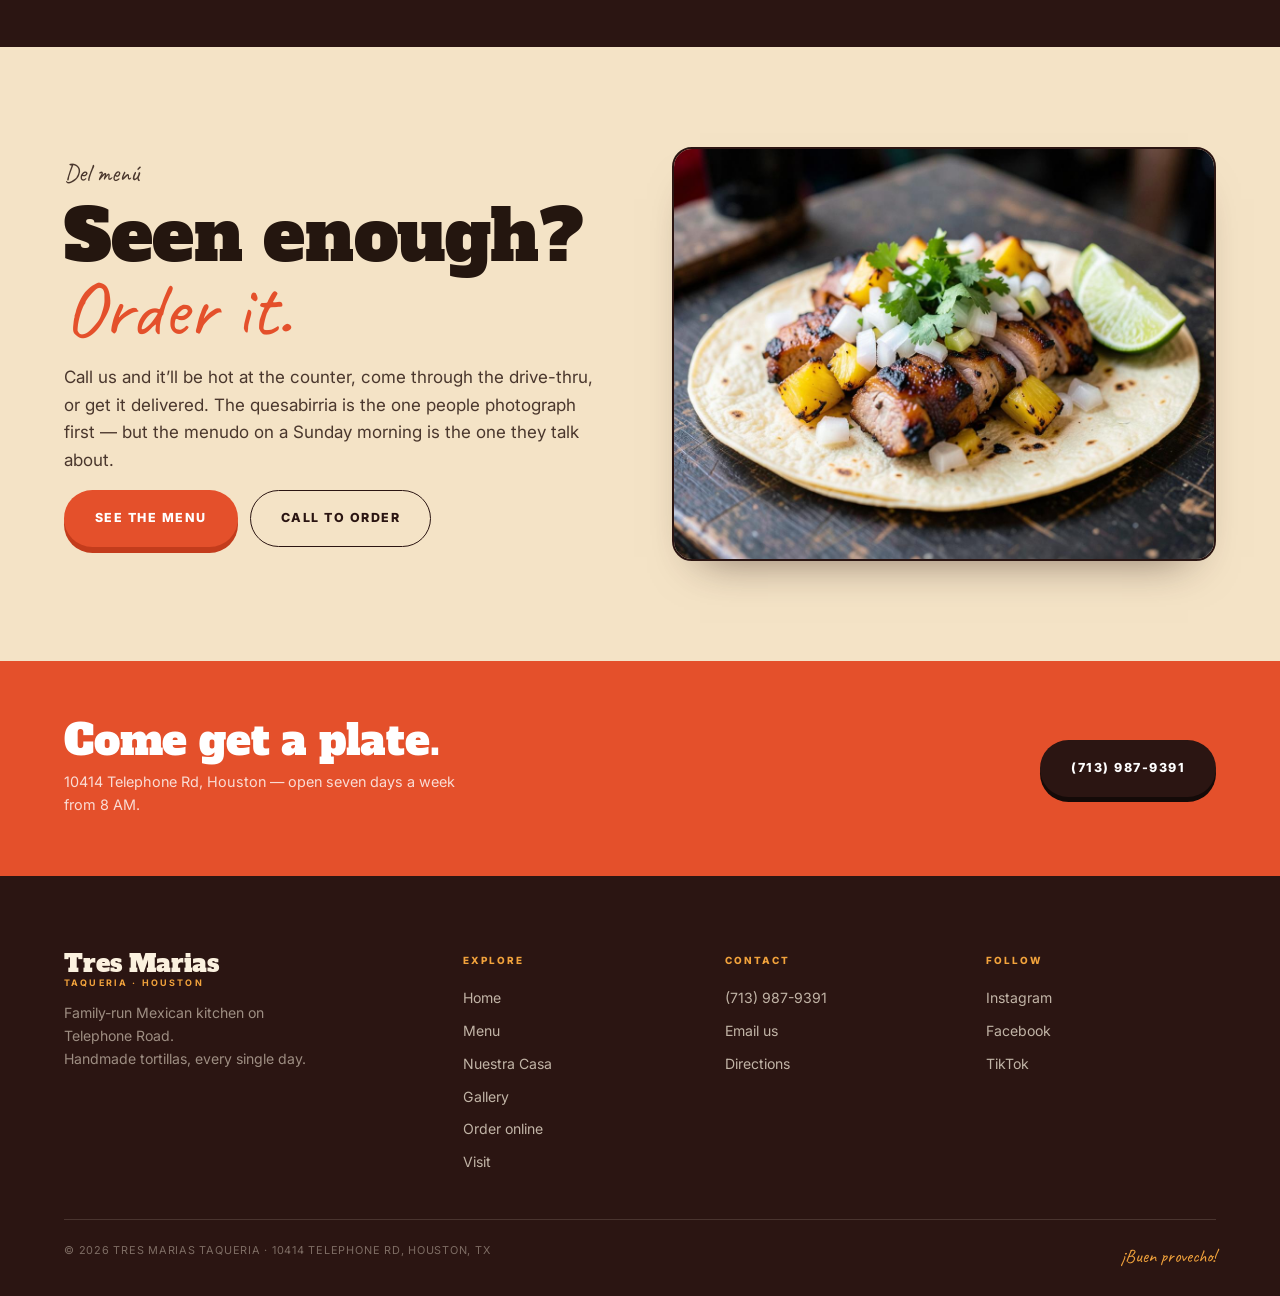
==== commit 12611ceb: "Add booking and ordering pages" ====
--- a/gallery.html
+++ b/gallery.html
@@ -33,6 +33,7 @@
     <a href="menu.html">Menu</a>
     <a href="story.html">Nuestra Casa</a>
     <a href="gallery.html" class="is-active">Gallery</a>
+    <a href="order.html">Order</a>
     <a href="visit.html">Visit</a>
   </nav>
   <a class="btn btn--chili" href="tel:+17139879391">(713) 987-9391</a>
@@ -43,6 +44,7 @@
   <a href="menu.html">Menu</a>
   <a href="story.html">Nuestra Casa</a>
   <a href="gallery.html" class="is-active">Gallery</a>
+  <a href="order.html">Order</a>
   <a href="visit.html">Visit</a>
   <a class="sheet__cta" href="tel:+17139879391">Call to order →</a>
 </div>
@@ -121,6 +123,7 @@
       <a href="menu.html">Menu</a>
       <a href="story.html">Nuestra Casa</a>
       <a href="gallery.html" class="is-active">Gallery</a>
+      <a href="order.html">Order online</a>
       <a href="visit.html">Visit</a>
     </div>
     <div class="footer__col">
